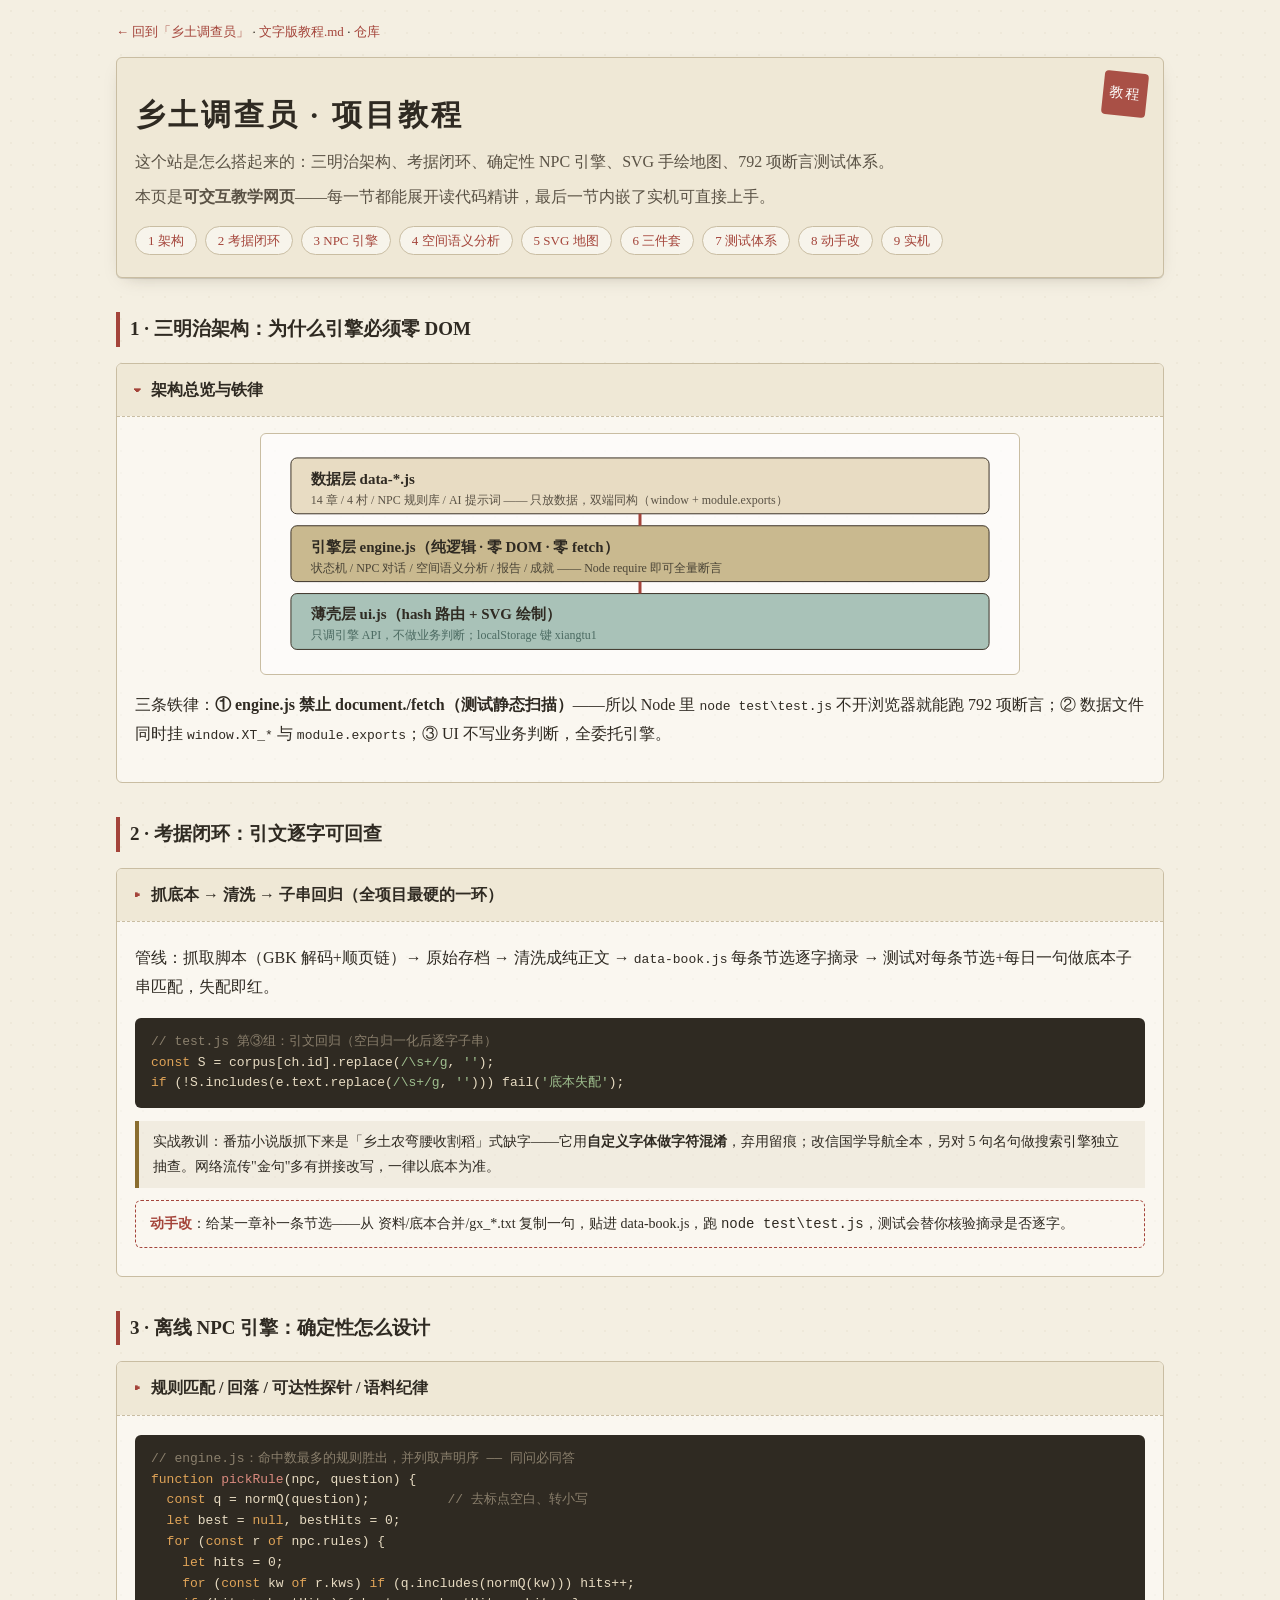
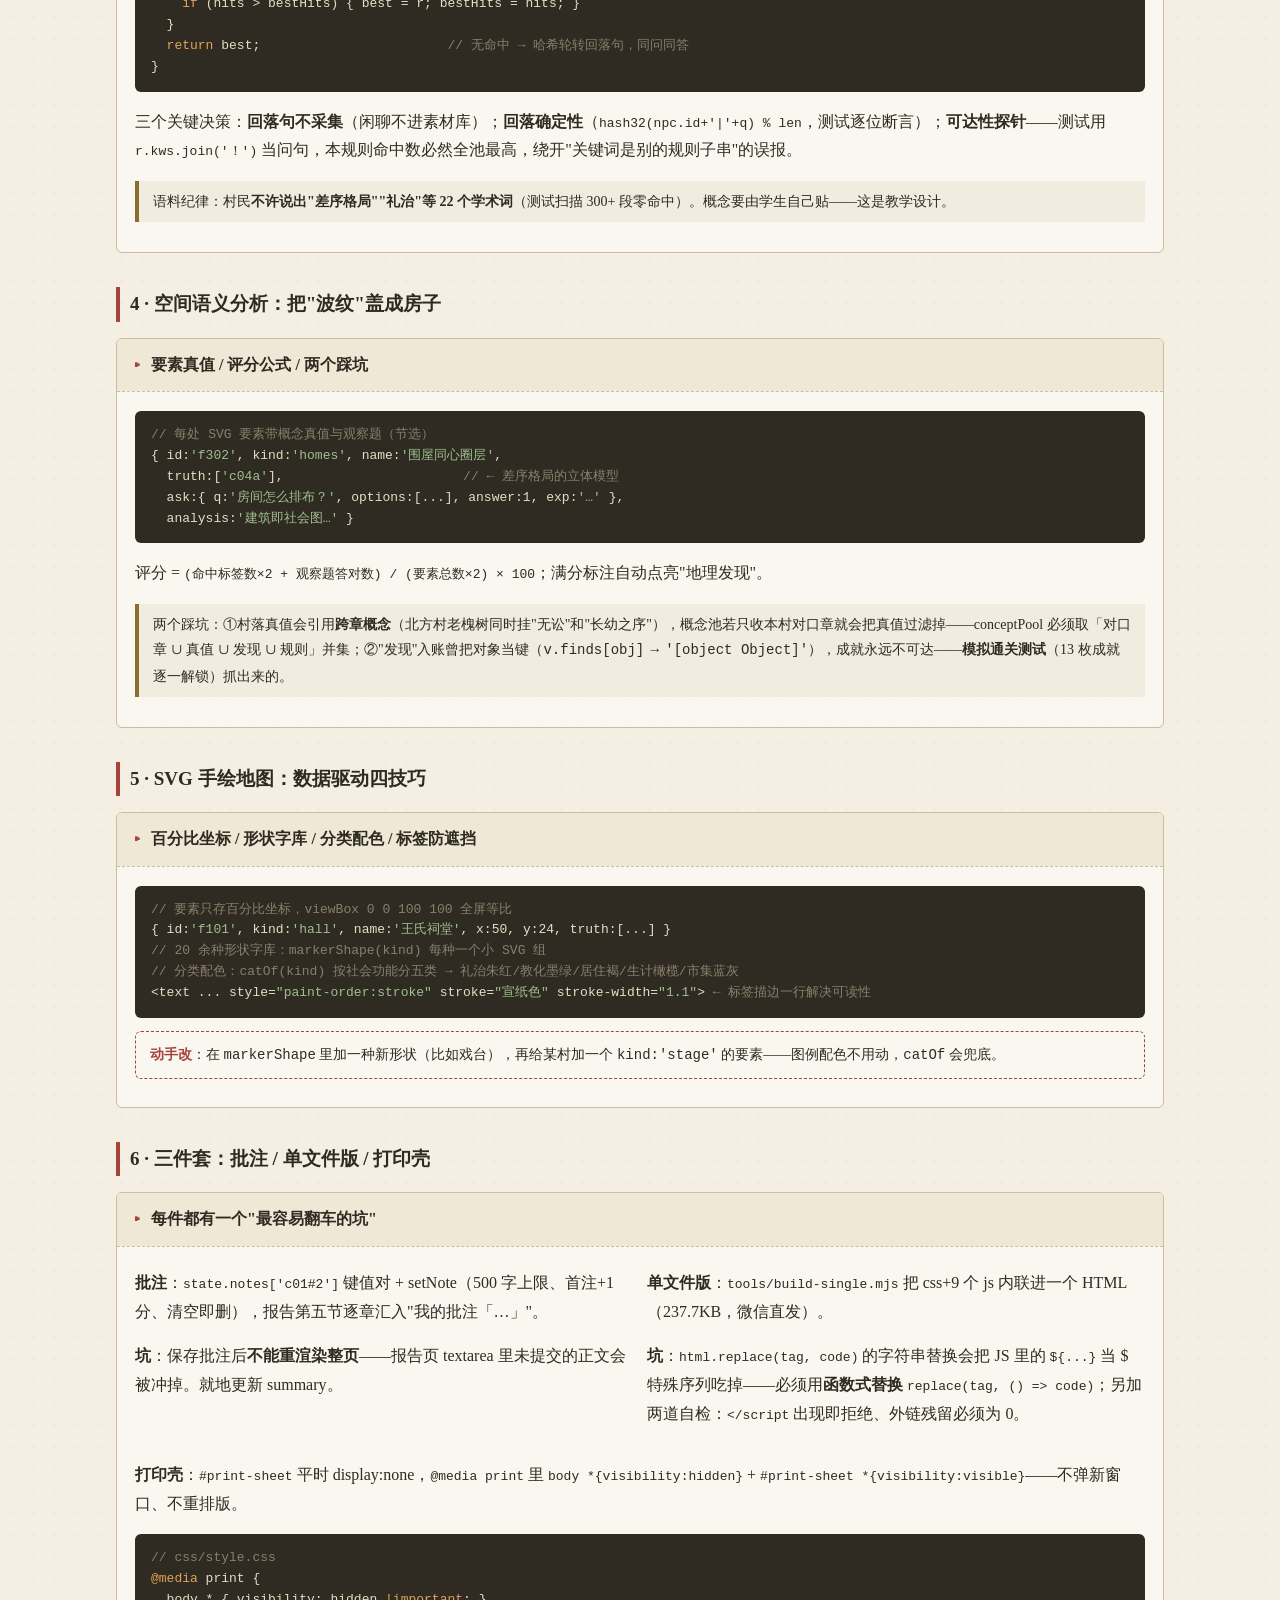
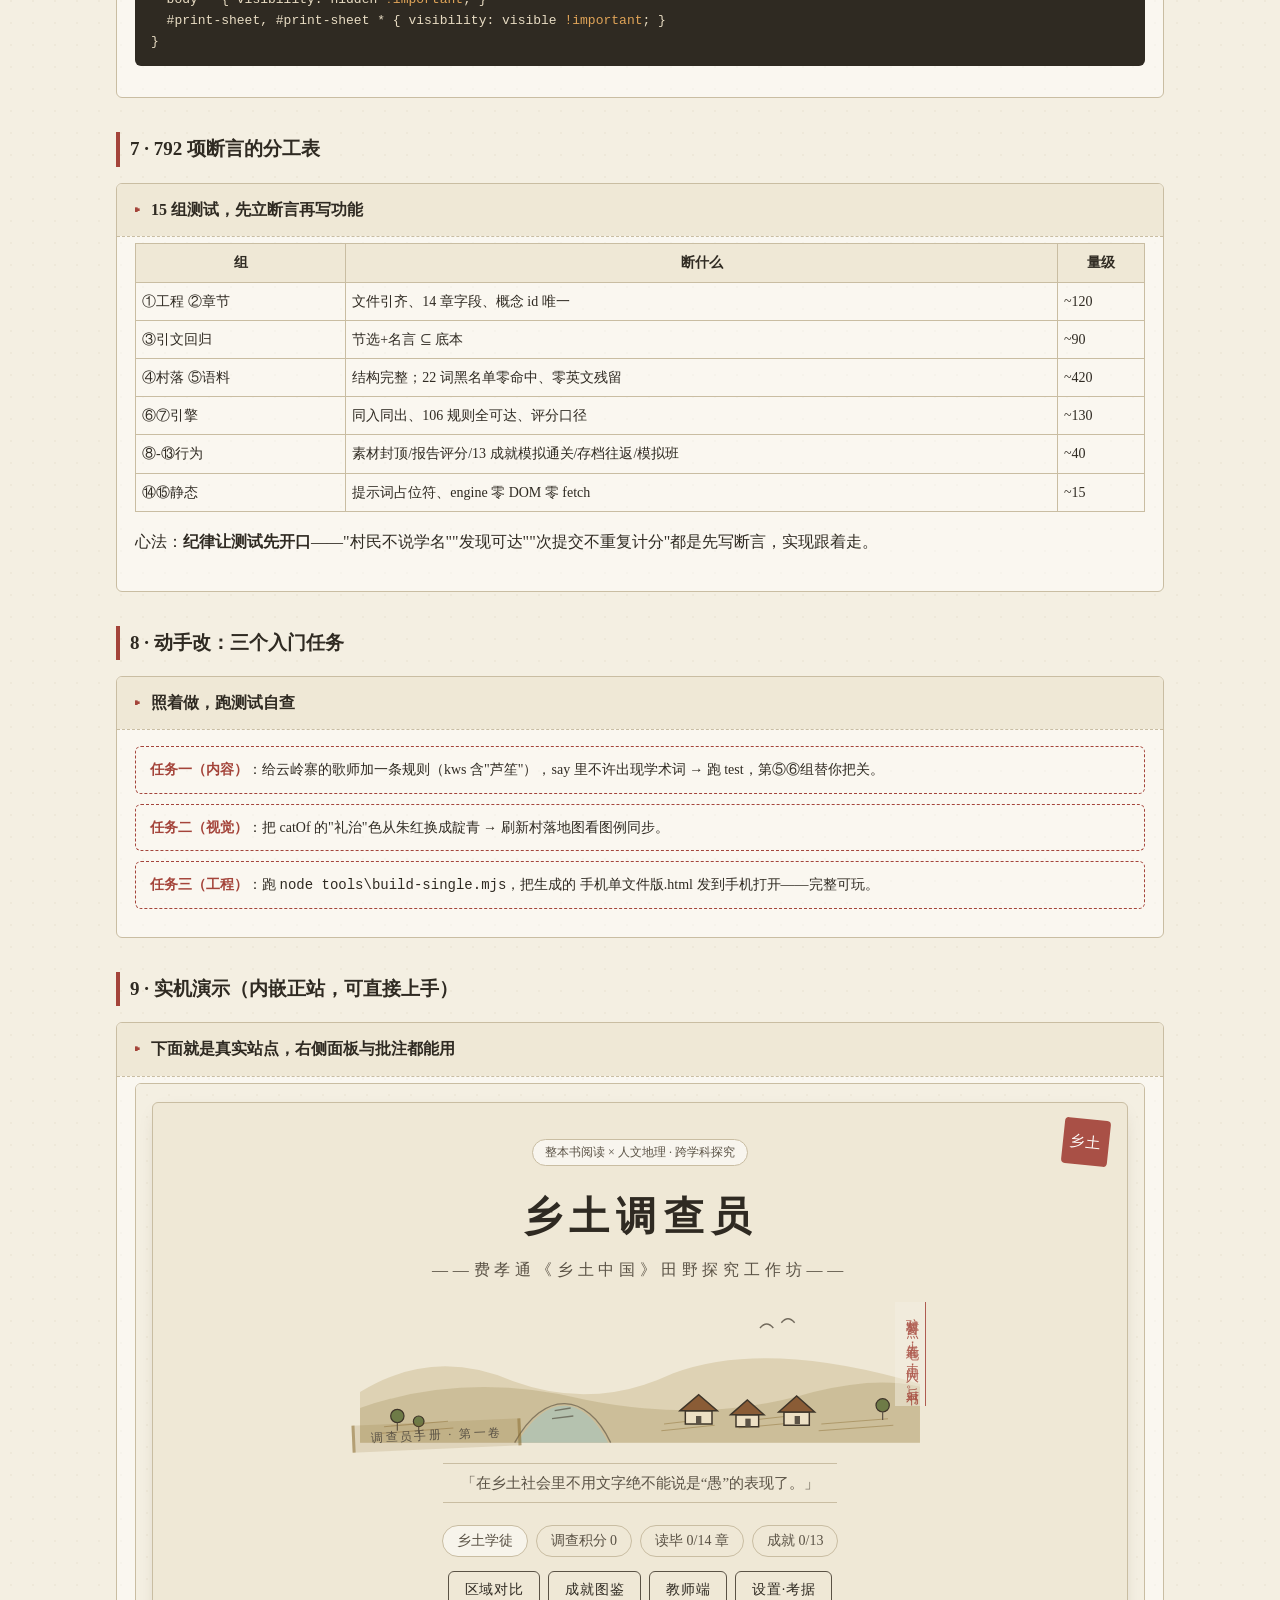
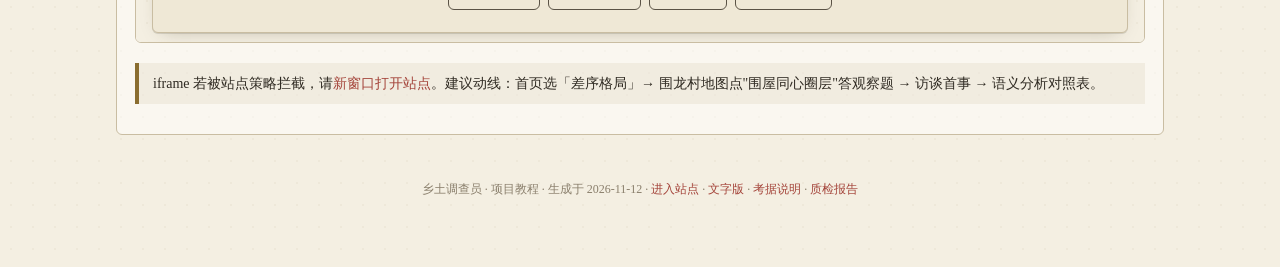
==== 教程.html @ 4ed11d69 "更新：项目教程（交互网页+文档）、页脚入口、批注/导出/单文件版" ====
<!DOCTYPE html>
<html lang="zh-CN">
<head>
<meta charset="UTF-8"/>
<meta name="viewport" content="width=device-width, initial-scale=1.0"/>
<title>教程 · 乡土调查员是怎么搭起来的</title>
<style>
  :root { --paper:#f4efe2; --paper2:#efe8d6; --ink:#2f2a22; --ink2:#5a5245; --ink3:#8a7f6c; --line:#c9bda2; --cin:#a4443a; --gold:#8a6d2f; --green:#55663f; }
  * { box-sizing:border-box; }
  body { margin:0; background:var(--paper); color:var(--ink); font-family:"Noto Serif SC","Source Han Serif SC","SimSun",serif; line-height:1.8;
         background-image:radial-gradient(rgba(120,100,60,.05) 1px,transparent 1px); background-size:22px 22px; }
  .wrap { max-width:1080px; margin:0 auto; padding:20px 16px 70px; }
  a { color:var(--cin); text-decoration:none; }
  h1 { font-size:30px; letter-spacing:.1em; margin:8px 0 4px; }
  h2 { font-size:19px; margin:34px 0 12px; padding-left:10px; border-left:4px solid var(--cin); }
  .crumb { font-size:13px; margin-bottom:14px; }
  .hero { border:1px solid var(--line); border-radius:6px; background:var(--paper2); padding:22px 18px; position:relative; box-shadow:0 1px 0 rgba(90,82,69,.18),0 6px 18px -10px rgba(60,50,30,.35); }
  .hero::after { content:"教程"; position:absolute; right:16px; top:14px; width:44px; height:44px; line-height:44px; text-align:center; color:#fff; background:var(--cin); border-radius:4px; font-size:14px; letter-spacing:2px; transform:rotate(6deg); opacity:.92; }
  .hero p { margin:6px 0; color:var(--ink2); }
  .toc { display:flex; flex-wrap:wrap; gap:8px; margin:14px 0 0; }
  .toc a { border:1px solid var(--line); border-radius:999px; padding:2px 12px; font-size:13px; background:#fff8; }
  .sec { border:1px solid var(--line); border-radius:6px; background:#fff7; margin:16px 0; overflow:hidden; }
  .sec > summary { list-style:none; cursor:pointer; padding:12px 16px; font-weight:700; font-size:16px; background:var(--paper2); display:flex; gap:10px; align-items:center; }
  .sec > summary::before { content:"▾"; color:var(--cin); }
  .sec:not([open]) > summary::before { content:"▸"; }
  .sec > .inner { padding:6px 18px 18px; border-top:1px dashed var(--line); }
  pre { background:#2f2a22; color:#e8dcc3; padding:14px 16px; border-radius:6px; overflow-x:auto; font-size:13px; line-height:1.6; font-family:Consolas,"Courier New",monospace; }
  pre .k { color:#e0a458; } pre .s { color:#9fbf8f; } pre .c { color:#8a7f6c; } pre .fn { color:#d98a7e; }
  .note { border-left:4px solid var(--gold); background:rgba(138,109,47,.08); padding:8px 14px; margin:12px 0; font-size:14px; }
  .task { border:1px dashed var(--cin); border-radius:6px; padding:10px 14px; margin:10px 0; font-size:14px; }
  .task b { color:var(--cin); }
  iframe { width:100%; height:560px; border:1px solid var(--line); border-radius:6px; background:#fff; }
  .grid2 { display:grid; grid-template-columns:1fr 1fr; gap:14px; }
  @media (max-width:760px){ .grid2 { grid-template-columns:1fr; } pre{font-size:12px;} }
  .foot { text-align:center; color:var(--ink3); font-size:12px; margin-top:44px; }
  svg.arch { width:100%; max-width:760px; display:block; margin:10px auto; background:#fff9; border:1px solid var(--line); border-radius:6px; }
</style>
</head>
<body>
<div class="wrap">
  <div class="crumb"><a href="./index.html">← 回到「乡土调查员」</a> · <a href="docs/教程.md">文字版教程.md</a> · <a href="https://github.com/dingdjfjs-star/xiangtu-surveyor">仓库</a></div>
  <header class="hero">
    <h1>乡土调查员 · 项目教程</h1>
    <p>这个站是怎么搭起来的：三明治架构、考据闭环、确定性 NPC 引擎、SVG 手绘地图、792 项断言测试体系。</p>
    <p>本页是<b>可交互教学网页</b>——每一节都能展开读代码精讲，最后一节内嵌了实机可直接上手。</p>
    <nav class="toc">
      <a href="#s1">1 架构</a><a href="#s2">2 考据闭环</a><a href="#s3">3 NPC 引擎</a><a href="#s4">4 空间语义分析</a><a href="#s5">5 SVG 地图</a><a href="#s6">6 三件套</a><a href="#s7">7 测试体系</a><a href="#s8">8 动手改</a><a href="#s9">9 实机</a>
    </nav>
  </header>

  <h2 id="s1">1 · 三明治架构：为什么引擎必须零 DOM</h2>
  <div class="sec" open><summary>架构总览与铁律</summary><div class="inner">
    <svg class="arch" viewBox="0 0 760 240" role="img" aria-label="三层架构示意图">
      <g font-family="serif" font-size="15" fill="#2f2a22">
        <rect x="30" y="24" width="700" height="56" rx="6" fill="#e8dcc3" stroke="#3d3428"/>
        <text x="50" y="50" font-weight="bold">数据层 data-*.js</text>
        <text x="50" y="70" font-size="12" fill="#5a5245">14 章 / 4 村 / NPC 规则库 / AI 提示词 —— 只放数据，双端同构（window + module.exports）</text>
        <rect x="30" y="92" width="700" height="56" rx="6" fill="#c9b98f" stroke="#3d3428"/>
        <text x="50" y="118" font-weight="bold">引擎层 engine.js（纯逻辑 · 零 DOM · 零 fetch）</text>
        <text x="50" y="138" font-size="12" fill="#4a4436">状态机 / NPC 对话 / 空间语义分析 / 报告 / 成就 —— Node require 即可全量断言</text>
        <rect x="30" y="160" width="700" height="56" rx="6" fill="#a9c2b8" stroke="#3d3428"/>
        <text x="50" y="186" font-weight="bold">薄壳层 ui.js（hash 路由 + SVG 绘制）</text>
        <text x="50" y="206" font-size="12" fill="#4c6b62">只调引擎 API，不做业务判断；localStorage 键 xiangtu1</text>
        <path d="M380,80 L380,92 M380,148 L380,160" stroke="#a4443a" stroke-width="3" marker-end="none"/>
      </g>
    </svg>
    <p>三条铁律：<b>① engine.js 禁止 document./fetch（测试静态扫描）</b>——所以 Node 里 <code>node test\test.js</code> 不开浏览器就能跑 792 项断言；② 数据文件同时挂 <code>window.XT_*</code> 与 <code>module.exports</code>；③ UI 不写业务判断，全委托引擎。</p>
  </div></div>

  <h2 id="s2">2 · 考据闭环：引文逐字可回查</h2>
  <div class="sec"><summary>抓底本 → 清洗 → 子串回归（全项目最硬的一环）</summary><div class="inner">
    <p>管线：抓取脚本（GBK 解码+顺页链）→ 原始存档 → 清洗成纯正文 → <code>data-book.js</code> 每条节选逐字摘录 → 测试对每条节选+每日一句做底本子串匹配，失配即红。</p>
    <pre><span class="c">// test.js 第③组：引文回归（空白归一化后逐字子串）</span>
<span class="k">const</span> S = corpus[ch.id].replace(<span class="s">/\s+/g</span>, <span class="s">''</span>);
<span class="k">if</span> (!S.includes(e.text.replace(<span class="s">/\s+/g</span>, <span class="s">''</span>))) fail(<span class="s">'底本失配'</span>);</pre>
    <div class="note">实战教训：番茄小说版抓下来是「乡土农弯腰收割稻」式缺字——它用<b>自定义字体做字符混淆</b>，弃用留痕；改信国学导航全本，另对 5 句名句做搜索引擎独立抽查。网络流传"金句"多有拼接改写，一律以底本为准。</div>
    <div class="task"><b>动手改</b>：给某一章补一条节选——从 资料/底本合并/gx_*.txt 复制一句，贴进 data-book.js，跑 <code>node test\test.js</code>，测试会替你核验摘录是否逐字。</div>
  </div></div>

  <h2 id="s3">3 · 离线 NPC 引擎：确定性怎么设计</h2>
  <div class="sec"><summary>规则匹配 / 回落 / 可达性探针 / 语料纪律</summary><div class="inner">
    <pre><span class="c">// engine.js：命中数最多的规则胜出，并列取声明序 —— 同问必同答</span>
<span class="k">function</span> <span class="fn">pickRule</span>(npc, question) {
  <span class="k">const</span> q = normQ(question);          <span class="c">// 去标点空白、转小写</span>
  <span class="k">let</span> best = <span class="k">null</span>, bestHits = 0;
  <span class="k">for</span> (<span class="k">const</span> r <span class="k">of</span> npc.rules) {
    <span class="k">let</span> hits = 0;
    <span class="k">for</span> (<span class="k">const</span> kw <span class="k">of</span> r.kws) <span class="k">if</span> (q.includes(normQ(kw))) hits++;
    <span class="k">if</span> (hits &gt; bestHits) { best = r; bestHits = hits; }
  }
  <span class="k">return</span> best;                        <span class="c">// 无命中 → 哈希轮转回落句，同问同答</span>
}</pre>
    <p>三个关键决策：<b>回落句不采集</b>（闲聊不进素材库）；<b>回落确定性</b>（<code>hash32(npc.id+'|'+q) % len</code>，测试逐位断言）；<b>可达性探针</b>——测试用 <code>r.kws.join('！')</code> 当问句，本规则命中数必然全池最高，绕开"关键词是别的规则子串"的误报。</p>
    <div class="note">语料纪律：村民<b>不许说出"差序格局""礼治"等 22 个学术词</b>（测试扫描 300+ 段零命中）。概念要由学生自己贴——这是教学设计。</div>
  </div></div>

  <h2 id="s4">4 · 空间语义分析：把"波纹"盖成房子</h2>
  <div class="sec"><summary>要素真值 / 评分公式 / 两个踩坑</summary><div class="inner">
    <pre><span class="c">// 每处 SVG 要素带概念真值与观察题（节选）</span>
{ id:<span class="s">'f302'</span>, kind:<span class="s">'homes'</span>, name:<span class="s">'围屋同心圈层'</span>,
  truth:[<span class="s">'c04a'</span>],                       <span class="c">// ← 差序格局的立体模型</span>
  ask:{ q:<span class="s">'房间怎么排布？'</span>, options:[...], answer:1, exp:<span class="s">'…'</span> },
  analysis:<span class="s">'建筑即社会图…'</span> }</pre>
    <p>评分 = <code>(命中标签数×2 + 观察题答对数) / (要素总数×2) × 100</code>；满分标注自动点亮"地理发现"。</p>
    <div class="note">两个踩坑：①村落真值会引用<b>跨章概念</b>（北方村老槐树同时挂"无讼"和"长幼之序"），概念池若只收本村对口章就会把真值过滤掉——conceptPool 必须取「对口章 ∪ 真值 ∪ 发现 ∪ 规则」并集；②"发现"入账曾把对象当键（<code>v.finds[obj]</code> → <code>'[object Object]'</code>），成就永远不可达——<b>模拟通关测试</b>（13 枚成就逐一解锁）抓出来的。</div>
  </div></div>

  <h2 id="s5">5 · SVG 手绘地图：数据驱动四技巧</h2>
  <div class="sec"><summary>百分比坐标 / 形状字库 / 分类配色 / 标签防遮挡</summary><div class="inner">
    <pre><span class="c">// 要素只存百分比坐标，viewBox 0 0 100 100 全屏等比</span>
{ id:<span class="s">'f101'</span>, kind:<span class="s">'hall'</span>, name:<span class="s">'王氏祠堂'</span>, x:50, y:24, truth:[...] }
<span class="c">// 20 余种形状字库：markerShape(kind) 每种一个小 SVG 组</span>
<span class="c">// 分类配色：catOf(kind) 按社会功能分五类 → 礼治朱红/教化墨绿/居住褐/生计橄榄/市集蓝灰</span>
&lt;text ... style=<span class="s">"paint-order:stroke"</span> stroke=<span class="s">"宣纸色"</span> stroke-width=<span class="s">"1.1"</span>&gt;<span class="c"> ← 标签描边一行解决可读性</span></pre>
    <div class="task"><b>动手改</b>：在 <code>markerShape</code> 里加一种新形状（比如戏台），再给某村加一个 <code>kind:'stage'</code> 的要素——图例配色不用动，<code>catOf</code> 会兜底。</div>
  </div></div>

  <h2 id="s6">6 · 三件套：批注 / 单文件版 / 打印壳</h2>
  <div class="sec"><summary>每件都有一个"最容易翻车的坑"</summary><div class="inner">
    <div class="grid2">
      <div>
        <p><b>批注</b>：<code>state.notes['c01#2']</code> 键值对 + setNote（500 字上限、首注+1分、清空即删），报告第五节逐章汇入"我的批注「…」"。</p>
        <p><b>坑</b>：保存批注后<b>不能重渲染整页</b>——报告页 textarea 里未提交的正文会被冲掉。就地更新 summary。</p>
      </div>
      <div>
        <p><b>单文件版</b>：<code>tools/build-single.mjs</code> 把 css+9 个 js 内联进一个 HTML（237.7KB，微信直发）。</p>
        <p><b>坑</b>：<code>html.replace(tag, code)</code> 的字符串替换会把 JS 里的 <code>${...}</code> 当 $ 特殊序列吃掉——必须用<b>函数式替换</b> <code>replace(tag, () =&gt; code)</code>；另加两道自检：<code>&lt;/script</code> 出现即拒绝、外链残留必须为 0。</p>
      </div>
    </div>
    <p><b>打印壳</b>：<code>#print-sheet</code> 平时 display:none，<code>@media print</code> 里 <code>body *{visibility:hidden}</code> + <code>#print-sheet *{visibility:visible}</code>——不弹新窗口、不重排版。</p>
    <pre><span class="c">// css/style.css</span>
<span class="k">@media</span> print {
  body * { visibility: hidden <span class="k">!important</span>; }
  #print-sheet, #print-sheet * { visibility: visible <span class="k">!important</span>; }
}</pre>
  </div></div>

  <h2 id="s7">7 · 792 项断言的分工表</h2>
  <div class="sec"><summary>15 组测试，先立断言再写功能</summary><div class="inner">
    <table style="width:100%;border-collapse:collapse;font-size:14px">
      <tr><th style="border:1px solid var(--line);background:var(--paper2);padding:6px">组</th><th style="border:1px solid var(--line);background:var(--paper2);padding:6px">断什么</th><th style="border:1px solid var(--line);background:var(--paper2);padding:6px">量级</th></tr>
      <tr><td style="border:1px solid var(--line);padding:6px">①工程 ②章节</td><td style="border:1px solid var(--line);padding:6px">文件引齐、14 章字段、概念 id 唯一</td><td style="border:1px solid var(--line);padding:6px">~120</td></tr>
      <tr><td style="border:1px solid var(--line);padding:6px">③引文回归</td><td style="border:1px solid var(--line);padding:6px">节选+名言 ⊆ 底本</td><td style="border:1px solid var(--line);padding:6px">~90</td></tr>
      <tr><td style="border:1px solid var(--line);padding:6px">④村落 ⑤语料</td><td style="border:1px solid var(--line);padding:6px">结构完整；22 词黑名单零命中、零英文残留</td><td style="border:1px solid var(--line);padding:6px">~420</td></tr>
      <tr><td style="border:1px solid var(--line);padding:6px">⑥⑦引擎</td><td style="border:1px solid var(--line);padding:6px">同入同出、106 规则全可达、评分口径</td><td style="border:1px solid var(--line);padding:6px">~130</td></tr>
      <tr><td style="border:1px solid var(--line);padding:6px">⑧-⑬行为</td><td style="border:1px solid var(--line);padding:6px">素材封顶/报告评分/13 成就模拟通关/存档往返/模拟班</td><td style="border:1px solid var(--line);padding:6px">~40</td></tr>
      <tr><td style="border:1px solid var(--line);padding:6px">⑭⑮静态</td><td style="border:1px solid var(--line);padding:6px">提示词占位符、engine 零 DOM 零 fetch</td><td style="border:1px solid var(--line);padding:6px">~15</td></tr>
    </table>
    <p>心法：<b>纪律让测试先开口</b>——"村民不说学名""发现可达""次提交不重复计分"都是先写断言，实现跟着走。</p>
  </div></div>

  <h2 id="s8">8 · 动手改：三个入门任务</h2>
  <div class="sec"><summary>照着做，跑测试自查</summary><div class="inner">
    <div class="task"><b>任务一（内容）</b>：给云岭寨的歌师加一条规则（kws 含"芦笙"），say 里不许出现学术词 → 跑 test，第⑤⑥组替你把关。</div>
    <div class="task"><b>任务二（视觉）</b>：把 catOf 的"礼治"色从朱红换成靛青 → 刷新村落地图看图例同步。</div>
    <div class="task"><b>任务三（工程）</b>：跑 <code>node tools\build-single.mjs</code>，把生成的 手机单文件版.html 发到手机打开——完整可玩。</div>
  </div></div>

  <h2 id="s9">9 · 实机演示（内嵌正站，可直接上手）</h2>
  <div class="sec"><summary>下面就是真实站点，右侧面板与批注都能用</summary><div class="inner">
    <iframe src="./index.html" title="乡土调查员实机演示" loading="lazy"></iframe>
    <p class="note" style="margin-top:10px">iframe 若被站点策略拦截，请<a href="./index.html" target="_blank">新窗口打开站点</a>。建议动线：首页选「差序格局」→ 围龙村地图点"围屋同心圈层"答观察题 → 访谈首事 → 语义分析对照表。</p>
  </div></div>

  <div class="foot">乡土调查员 · 项目教程 · 生成于 2026-11-12 · <a href="./index.html">进入站点</a> · <a href="docs/教程.md">文字版</a> · <a href="report/考据说明.md">考据说明</a> · <a href="report/质检报告.md">质检报告</a></div>
</div>
</body>
</html>
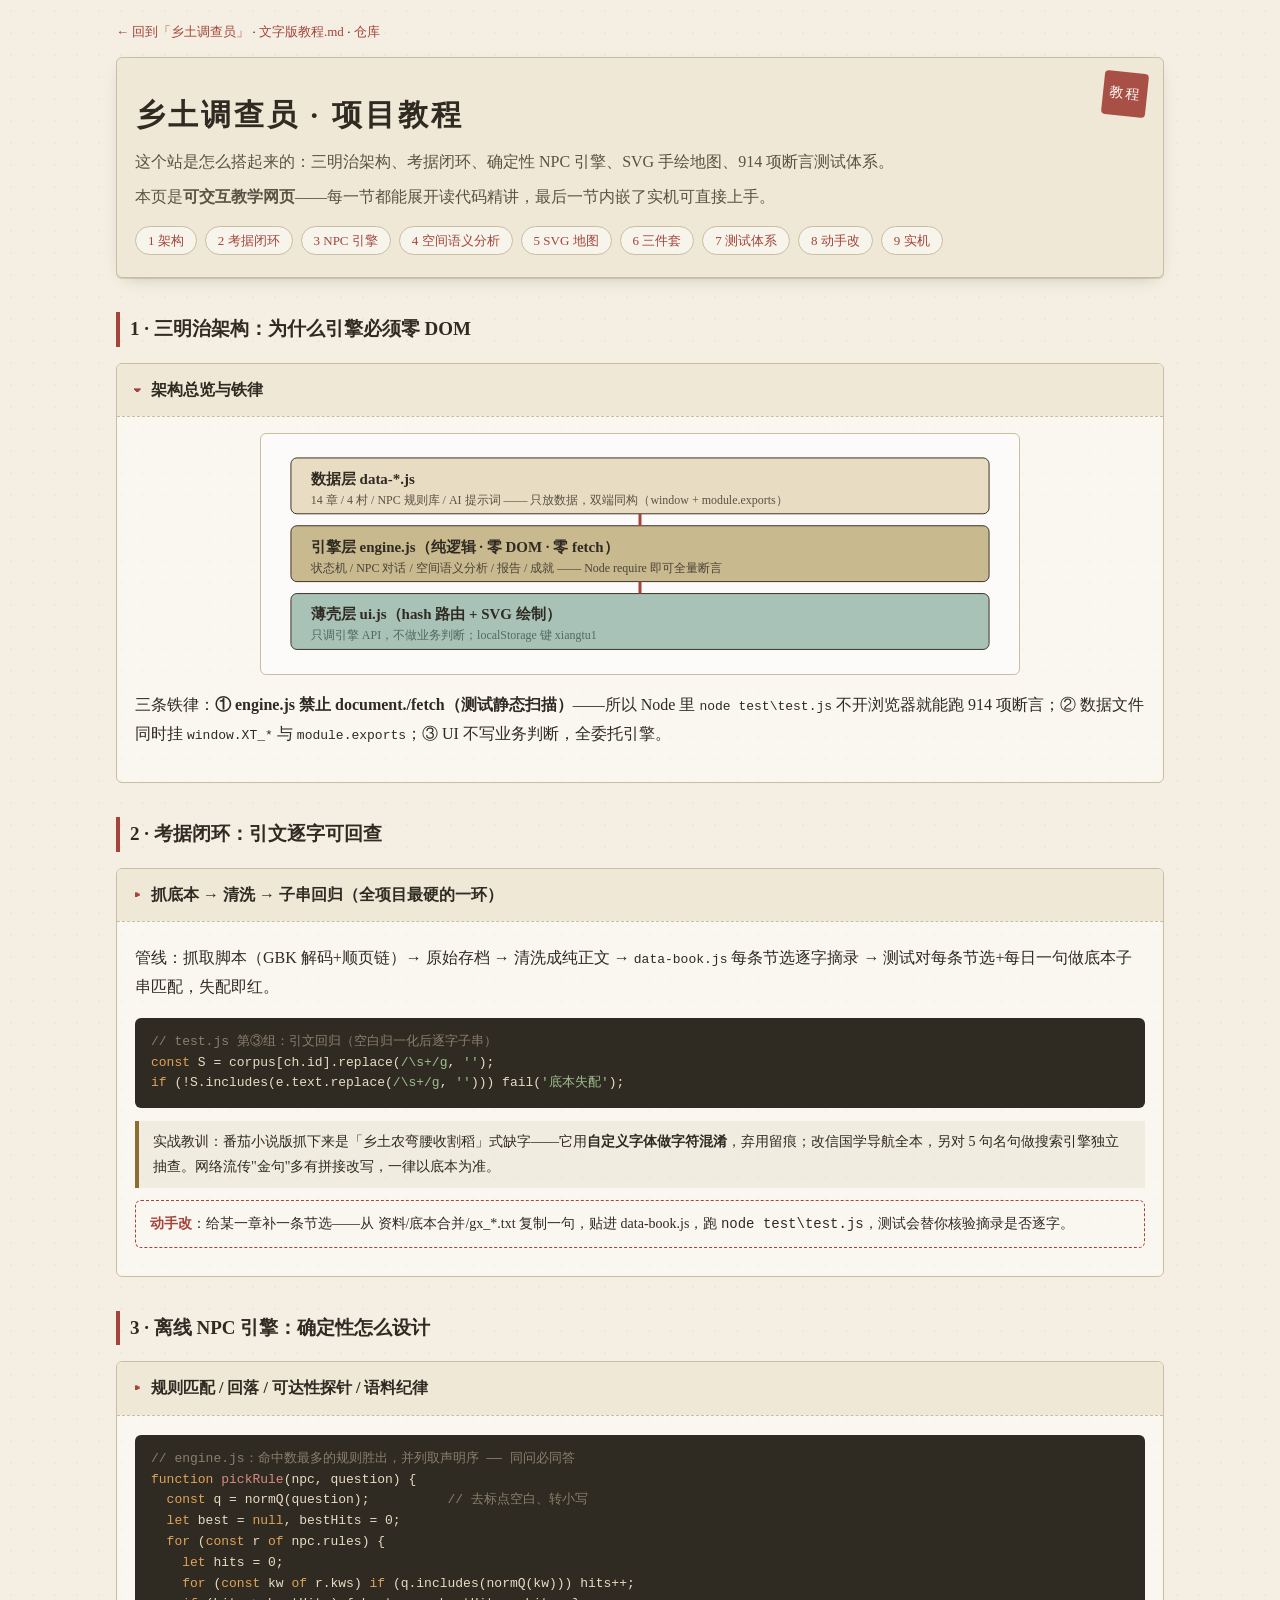
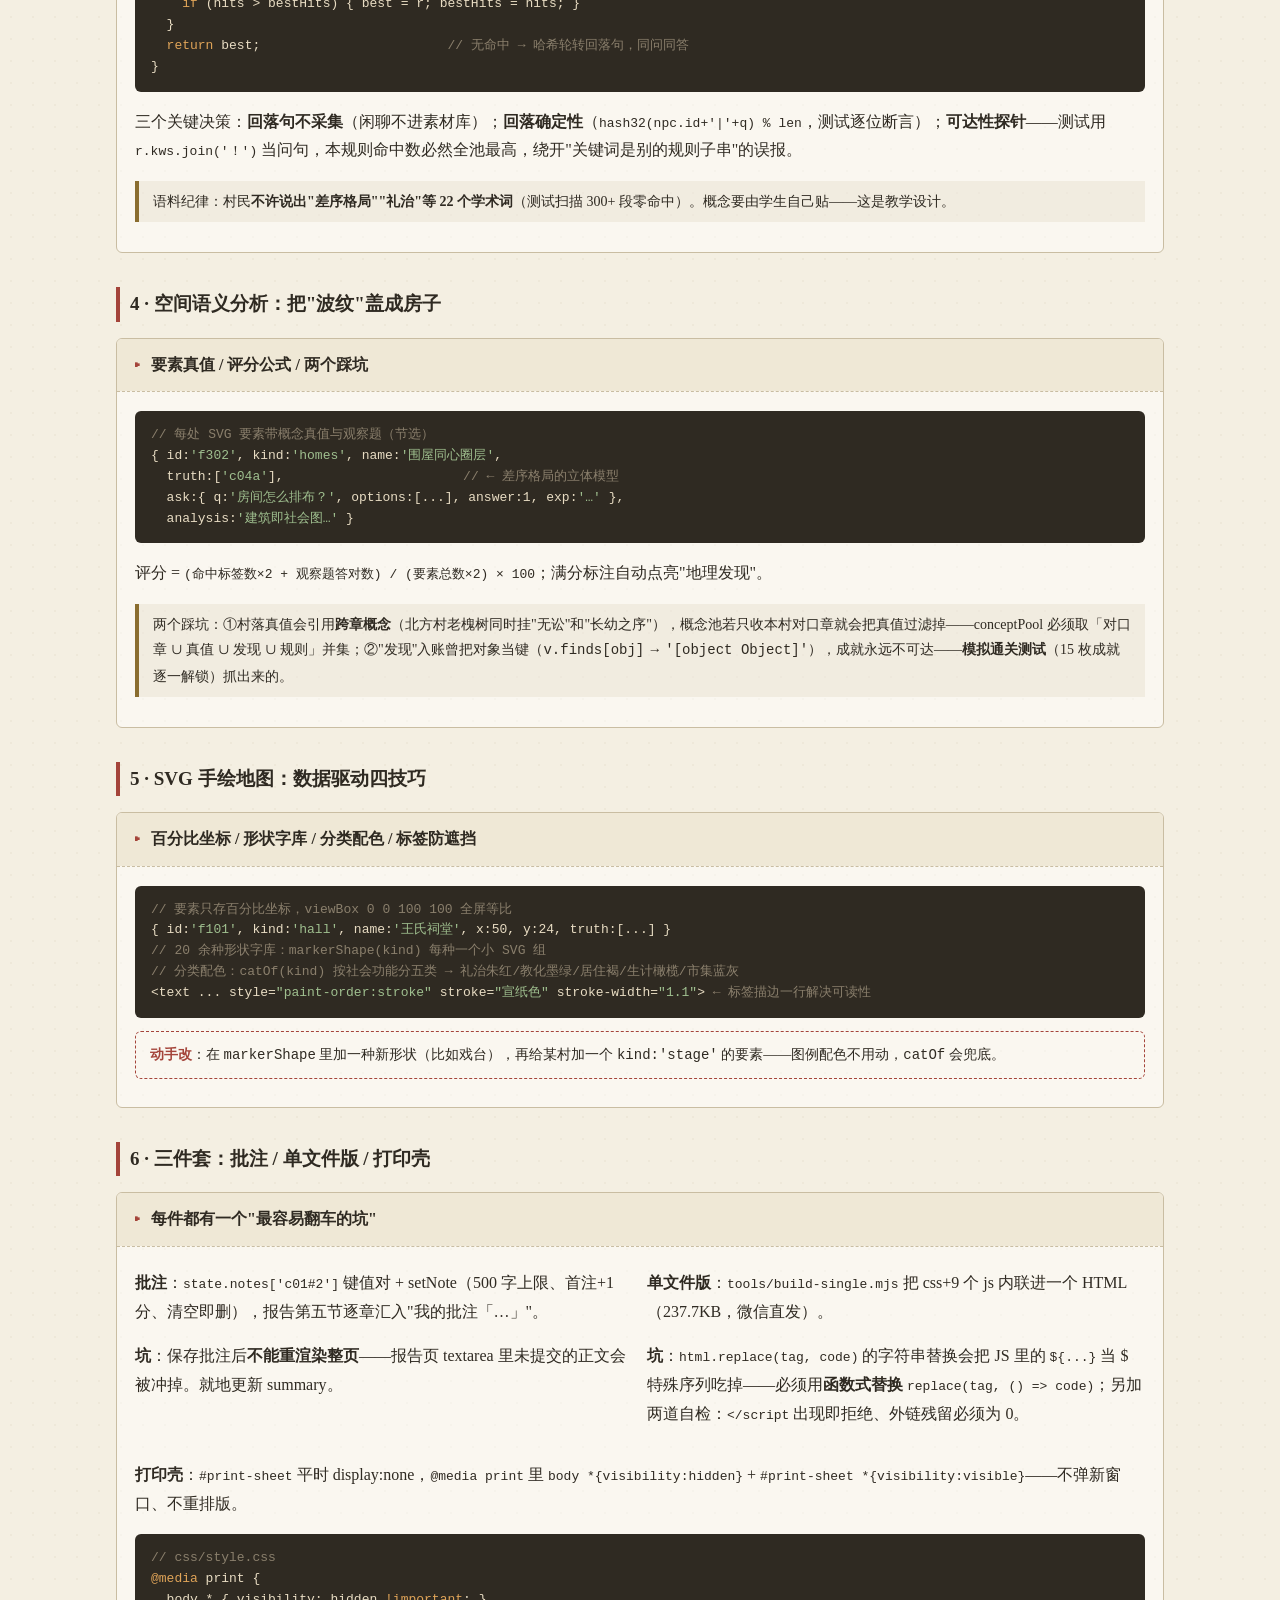
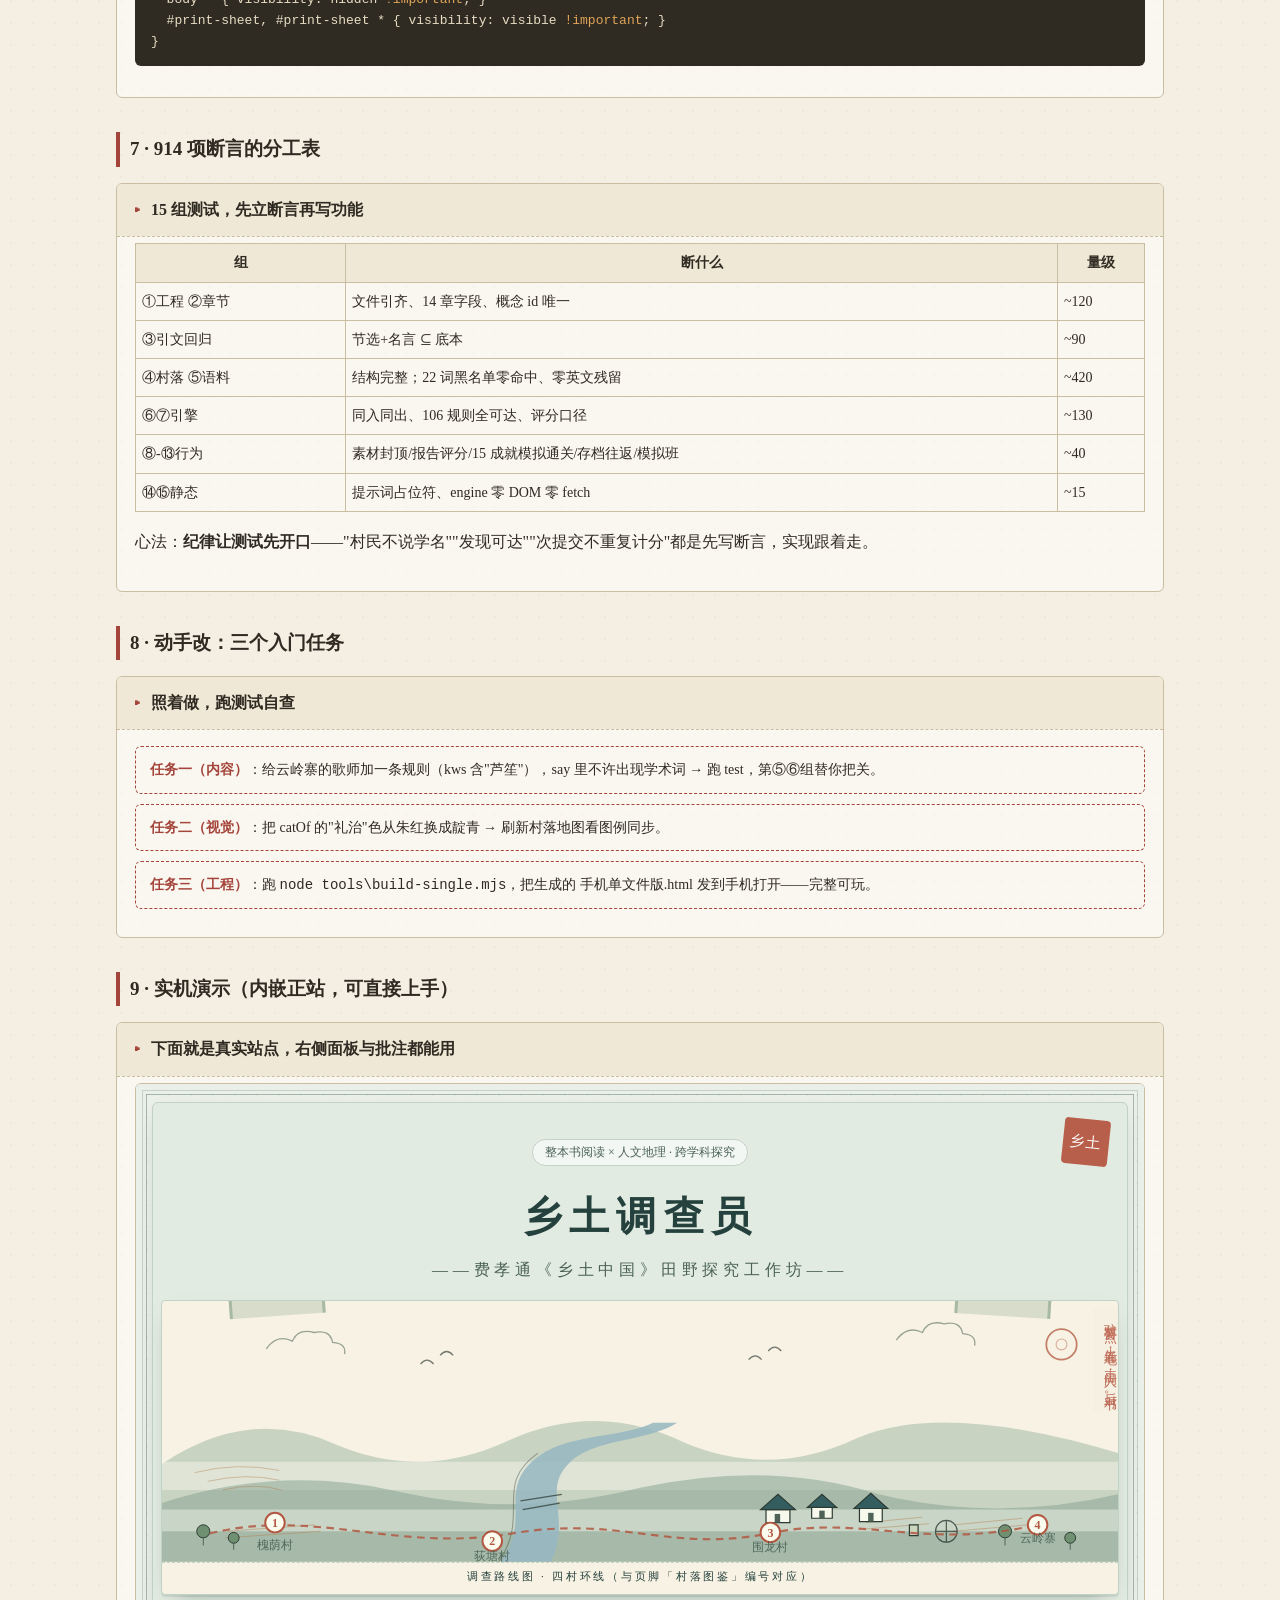
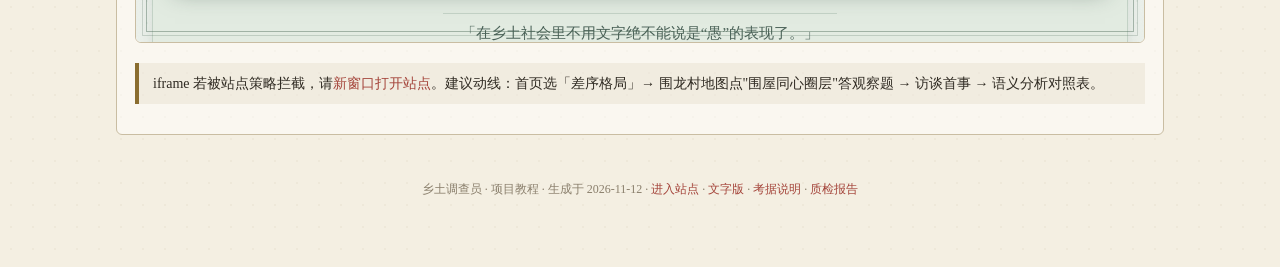
==== commit c6abcb34: "新增：概念罗盘（42概念证据图谱+补强路线）与槐荫村探案「花椒药害案」（调查本+结案陈词）；成就 13→15" ====
--- a/教程.html
+++ b/教程.html
@@ -41,7 +41,7 @@
   <div class="crumb"><a href="./index.html">← 回到「乡土调查员」</a> · <a href="docs/教程.md">文字版教程.md</a> · <a href="https://github.com/dingdjfjs-star/xiangtu-surveyor">仓库</a></div>
   <header class="hero">
     <h1>乡土调查员 · 项目教程</h1>
-    <p>这个站是怎么搭起来的：三明治架构、考据闭环、确定性 NPC 引擎、SVG 手绘地图、792 项断言测试体系。</p>
+    <p>这个站是怎么搭起来的：三明治架构、考据闭环、确定性 NPC 引擎、SVG 手绘地图、914 项断言测试体系。</p>
     <p>本页是<b>可交互教学网页</b>——每一节都能展开读代码精讲，最后一节内嵌了实机可直接上手。</p>
     <nav class="toc">
       <a href="#s1">1 架构</a><a href="#s2">2 考据闭环</a><a href="#s3">3 NPC 引擎</a><a href="#s4">4 空间语义分析</a><a href="#s5">5 SVG 地图</a><a href="#s6">6 三件套</a><a href="#s7">7 测试体系</a><a href="#s8">8 动手改</a><a href="#s9">9 实机</a>
@@ -64,7 +64,7 @@
         <path d="M380,80 L380,92 M380,148 L380,160" stroke="#a4443a" stroke-width="3" marker-end="none"/>
       </g>
     </svg>
-    <p>三条铁律：<b>① engine.js 禁止 document./fetch（测试静态扫描）</b>——所以 Node 里 <code>node test\test.js</code> 不开浏览器就能跑 792 项断言；② 数据文件同时挂 <code>window.XT_*</code> 与 <code>module.exports</code>；③ UI 不写业务判断，全委托引擎。</p>
+    <p>三条铁律：<b>① engine.js 禁止 document./fetch（测试静态扫描）</b>——所以 Node 里 <code>node test\test.js</code> 不开浏览器就能跑 914 项断言；② 数据文件同时挂 <code>window.XT_*</code> 与 <code>module.exports</code>；③ UI 不写业务判断，全委托引擎。</p>
   </div></div>
 
   <h2 id="s2">2 · 考据闭环：引文逐字可回查</h2>
@@ -102,7 +102,7 @@
   ask:{ q:<span class="s">'房间怎么排布？'</span>, options:[...], answer:1, exp:<span class="s">'…'</span> },
   analysis:<span class="s">'建筑即社会图…'</span> }</pre>
     <p>评分 = <code>(命中标签数×2 + 观察题答对数) / (要素总数×2) × 100</code>；满分标注自动点亮"地理发现"。</p>
-    <div class="note">两个踩坑：①村落真值会引用<b>跨章概念</b>（北方村老槐树同时挂"无讼"和"长幼之序"），概念池若只收本村对口章就会把真值过滤掉——conceptPool 必须取「对口章 ∪ 真值 ∪ 发现 ∪ 规则」并集；②"发现"入账曾把对象当键（<code>v.finds[obj]</code> → <code>'[object Object]'</code>），成就永远不可达——<b>模拟通关测试</b>（13 枚成就逐一解锁）抓出来的。</div>
+    <div class="note">两个踩坑：①村落真值会引用<b>跨章概念</b>（北方村老槐树同时挂"无讼"和"长幼之序"），概念池若只收本村对口章就会把真值过滤掉——conceptPool 必须取「对口章 ∪ 真值 ∪ 发现 ∪ 规则」并集；②"发现"入账曾把对象当键（<code>v.finds[obj]</code> → <code>'[object Object]'</code>），成就永远不可达——<b>模拟通关测试</b>（15 枚成就逐一解锁）抓出来的。</div>
   </div></div>
 
   <h2 id="s5">5 · SVG 手绘地图：数据驱动四技巧</h2>
@@ -135,7 +135,7 @@
 }</pre>
   </div></div>
 
-  <h2 id="s7">7 · 792 项断言的分工表</h2>
+  <h2 id="s7">7 · 914 项断言的分工表</h2>
   <div class="sec"><summary>15 组测试，先立断言再写功能</summary><div class="inner">
     <table style="width:100%;border-collapse:collapse;font-size:14px">
       <tr><th style="border:1px solid var(--line);background:var(--paper2);padding:6px">组</th><th style="border:1px solid var(--line);background:var(--paper2);padding:6px">断什么</th><th style="border:1px solid var(--line);background:var(--paper2);padding:6px">量级</th></tr>
@@ -143,7 +143,7 @@
       <tr><td style="border:1px solid var(--line);padding:6px">③引文回归</td><td style="border:1px solid var(--line);padding:6px">节选+名言 ⊆ 底本</td><td style="border:1px solid var(--line);padding:6px">~90</td></tr>
       <tr><td style="border:1px solid var(--line);padding:6px">④村落 ⑤语料</td><td style="border:1px solid var(--line);padding:6px">结构完整；22 词黑名单零命中、零英文残留</td><td style="border:1px solid var(--line);padding:6px">~420</td></tr>
       <tr><td style="border:1px solid var(--line);padding:6px">⑥⑦引擎</td><td style="border:1px solid var(--line);padding:6px">同入同出、106 规则全可达、评分口径</td><td style="border:1px solid var(--line);padding:6px">~130</td></tr>
-      <tr><td style="border:1px solid var(--line);padding:6px">⑧-⑬行为</td><td style="border:1px solid var(--line);padding:6px">素材封顶/报告评分/13 成就模拟通关/存档往返/模拟班</td><td style="border:1px solid var(--line);padding:6px">~40</td></tr>
+      <tr><td style="border:1px solid var(--line);padding:6px">⑧-⑬行为</td><td style="border:1px solid var(--line);padding:6px">素材封顶/报告评分/15 成就模拟通关/存档往返/模拟班</td><td style="border:1px solid var(--line);padding:6px">~40</td></tr>
       <tr><td style="border:1px solid var(--line);padding:6px">⑭⑮静态</td><td style="border:1px solid var(--line);padding:6px">提示词占位符、engine 零 DOM 零 fetch</td><td style="border:1px solid var(--line);padding:6px">~15</td></tr>
     </table>
     <p>心法：<b>纪律让测试先开口</b>——"村民不说学名""发现可达""次提交不重复计分"都是先写断言，实现跟着走。</p>
